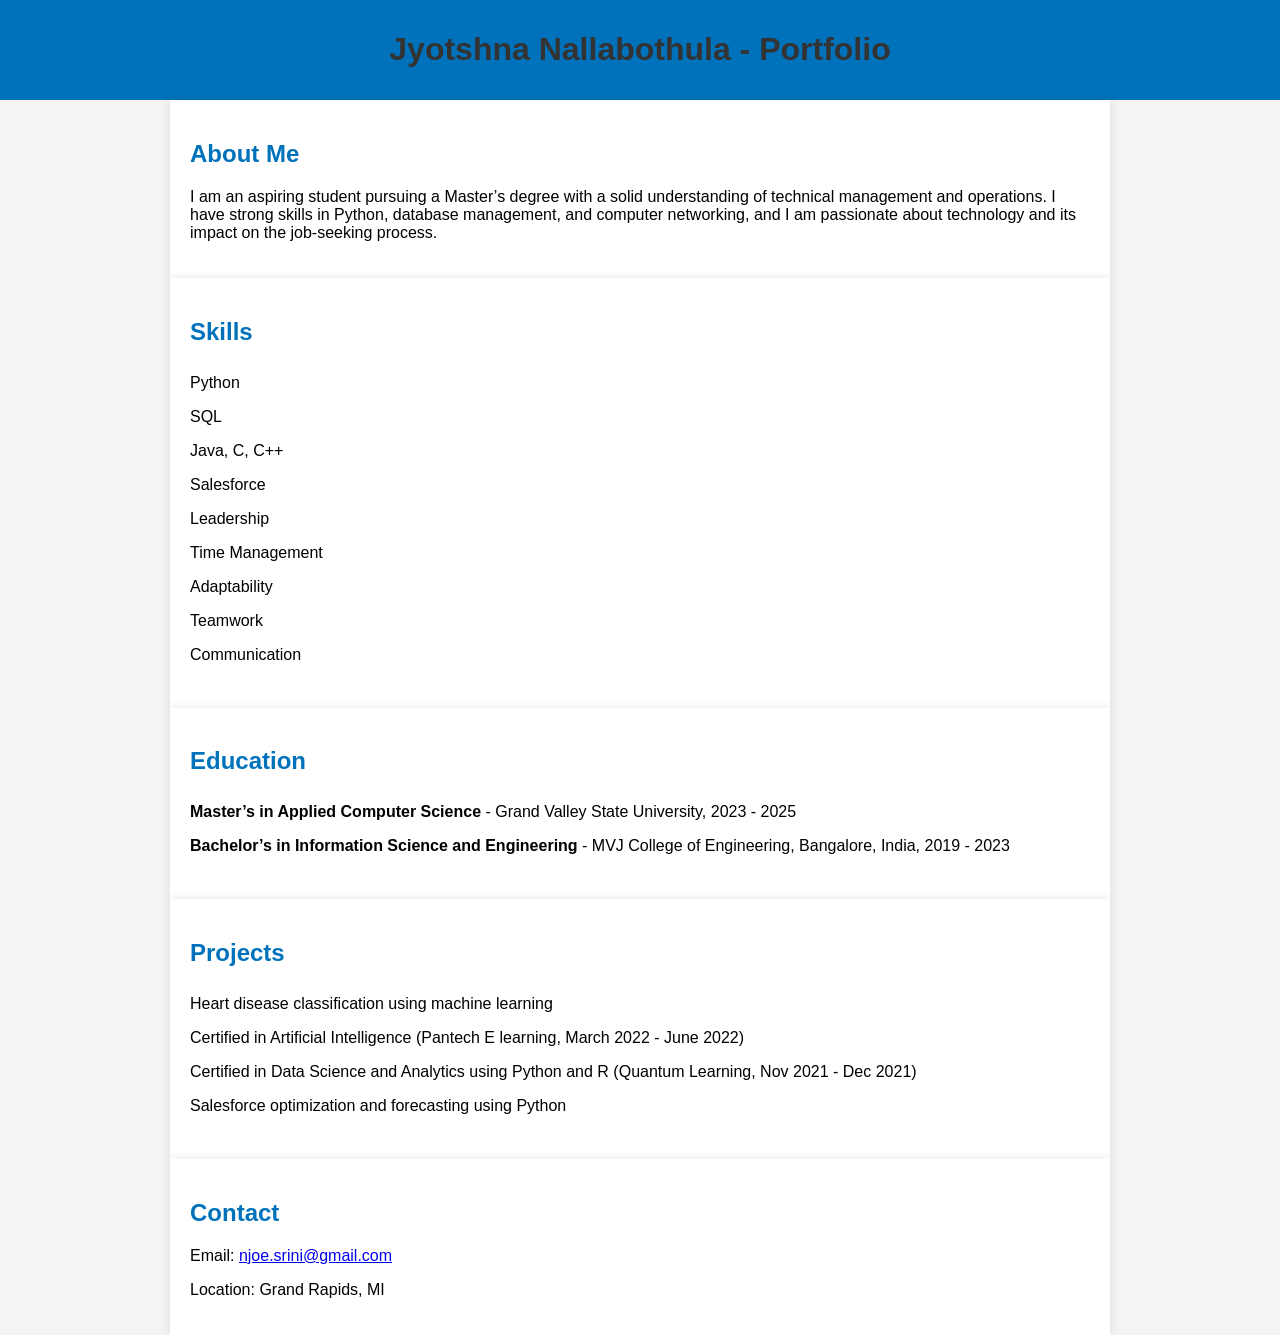
==== index.html @ a37665b5 "Added index.html." ====
<!DOCTYPE html>
<html lang="en">
<head>
    <meta charset="UTF-8">
    <meta name="viewport" content="width=device-width, initial-scale=1.0">
    <title>My Portfolio</title>
    <style>
        body {
            font-family: Arial, sans-serif;
            margin: 0;
            padding: 0;
            background-color: #f4f4f4;
        }
        header {
            background-color: #0072bb;
            color: white;
            padding: 10px 0;
            text-align: center;
        }
        section {
            padding: 20px;
            max-width: 900px;
            margin: auto;
            background-color: white;
            box-shadow: 0 0 10px rgba(0, 0, 0, 0.1);
        }
        h1 {
            color: #333;
        }
        h2 {
            color: #0072bb;
        }
        ul {
            list-style-type: none;
            padding: 0;
        }
        li {
            padding: 8px 0;
        }
    </style>
</head>
<body>

<header>
    <h1>Jyotshna Nallabothula - Portfolio</h1>
</header>

<section>
    <h2>About Me</h2>
    <p>I am an aspiring student pursuing a Master’s degree with a solid understanding of technical management and operations. I have strong skills in Python, database management, and computer networking, and I am passionate about technology and its impact on the job-seeking process.</p>
</section>

<section>
    <h2>Skills</h2>
    <ul>
        <li>Python</li>
        <li>SQL</li>
        <li>Java, C, C++</li>
        <li>Salesforce</li>
        <li>Leadership</li>
        <li>Time Management</li>
        <li>Adaptability</li>
        <li>Teamwork</li>
        <li>Communication</li>
    </ul>
</section>

<section>
    <h2>Education</h2>
    <ul>
        <li><strong>Master’s in Applied Computer Science</strong> - Grand Valley State University, 2023 - 2025</li>
        <li><strong>Bachelor’s in Information Science and Engineering</strong> - MVJ College of Engineering, Bangalore, India, 2019 - 2023</li>
    </ul>
</section>

<section>
    <h2>Projects</h2>
    <ul>
        <li>Heart disease classification using machine learning</li>
        <li>Certified in Artificial Intelligence (Pantech E learning, March 2022 - June 2022)</li>
        <li>Certified in Data Science and Analytics using Python and R (Quantum Learning, Nov 2021 - Dec 2021)</li>
        <li>Salesforce optimization and forecasting using Python</li>
    </ul>
</section>

<section>
    <h2>Contact</h2>
    <p>Email: <a href="mailto:njoe.srini@gmail.com">njoe.srini@gmail.com</a></p>
    <p>Location: Grand Rapids, MI</p>
</section>

</body>
</html>
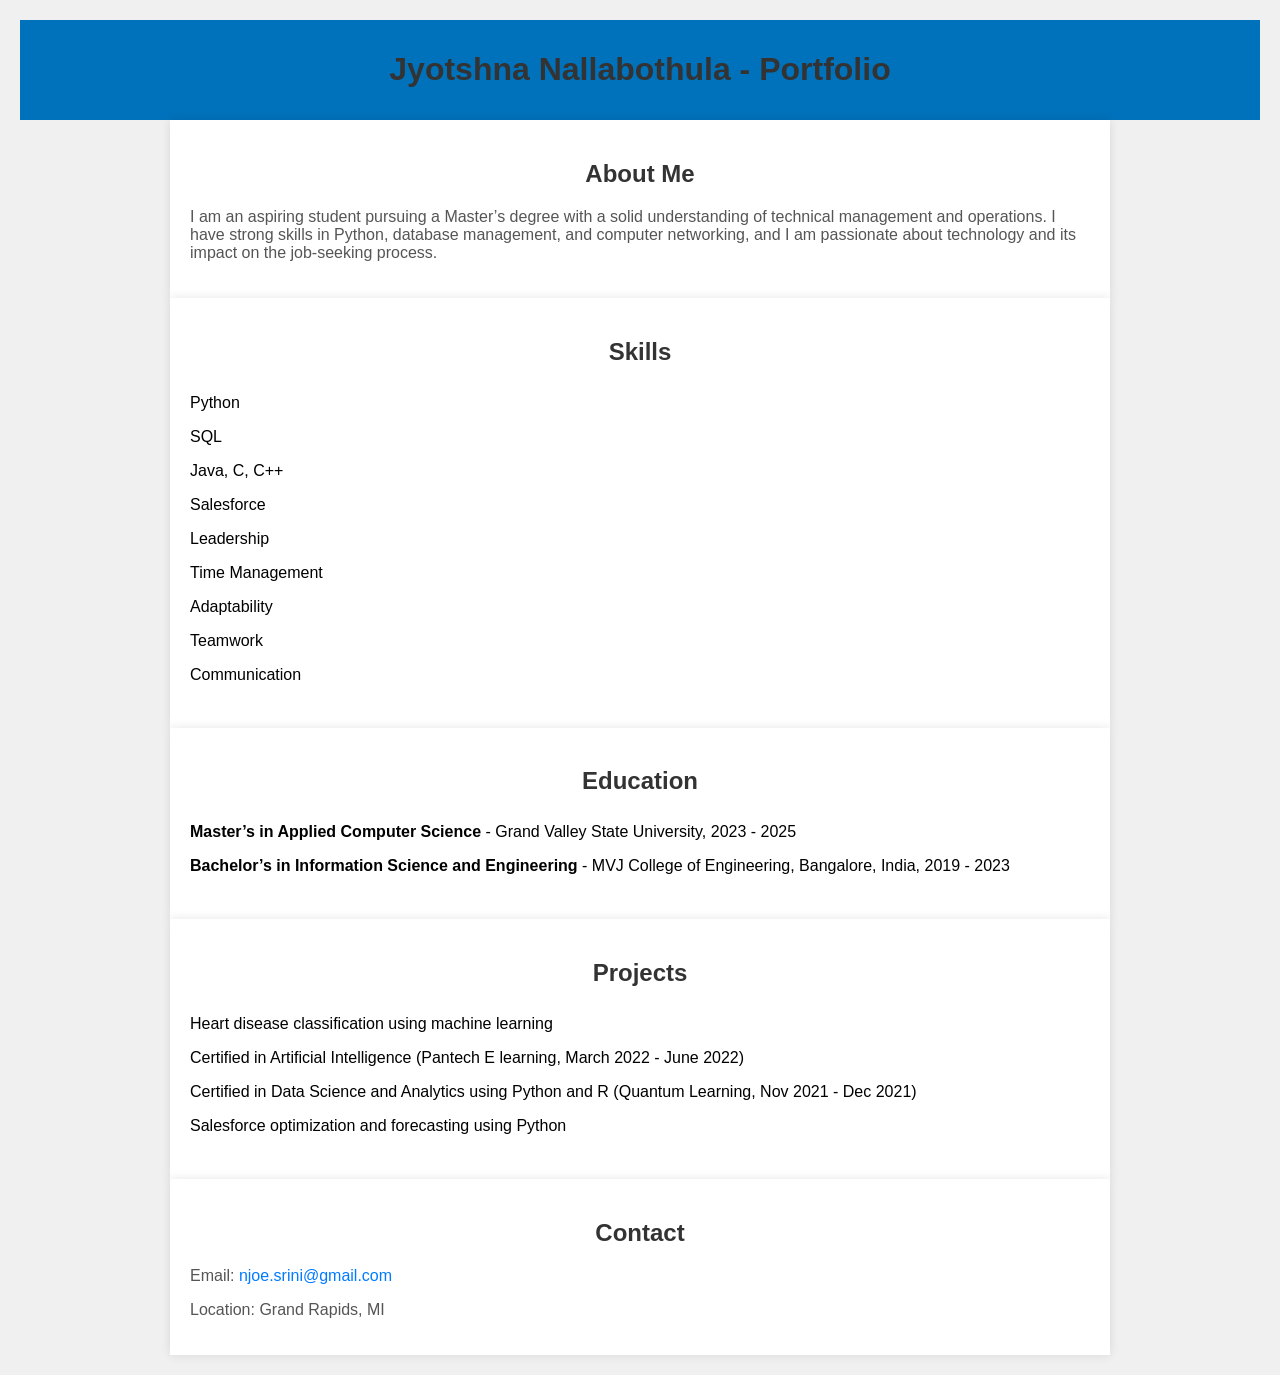
==== commit 59abf0d5: "Update index.html" ====
--- a/index.html
+++ b/index.html
@@ -38,6 +38,8 @@
             padding: 8px 0;
         }
     </style>
+    <link rel="stylesheet" href="styles.css">
+
 </head>
 <body>
 
--- a/styles.css
+++ b/styles.css
@@ -0,0 +1,25 @@
+body {
+    background-color: #f0f0f0; /* Change this color code to your desired background color */
+    font-family: Arial, sans-serif;
+    margin: 0;
+    padding: 20px;
+}
+
+h1, h2 {
+    color: #333;
+    text-align: center;
+}
+
+p {
+    text-align: left;
+    color: #555;
+}
+
+a {
+    color: #007bff;
+    text-decoration: none;
+}
+
+a:hover {
+    text-decoration: underline;
+}
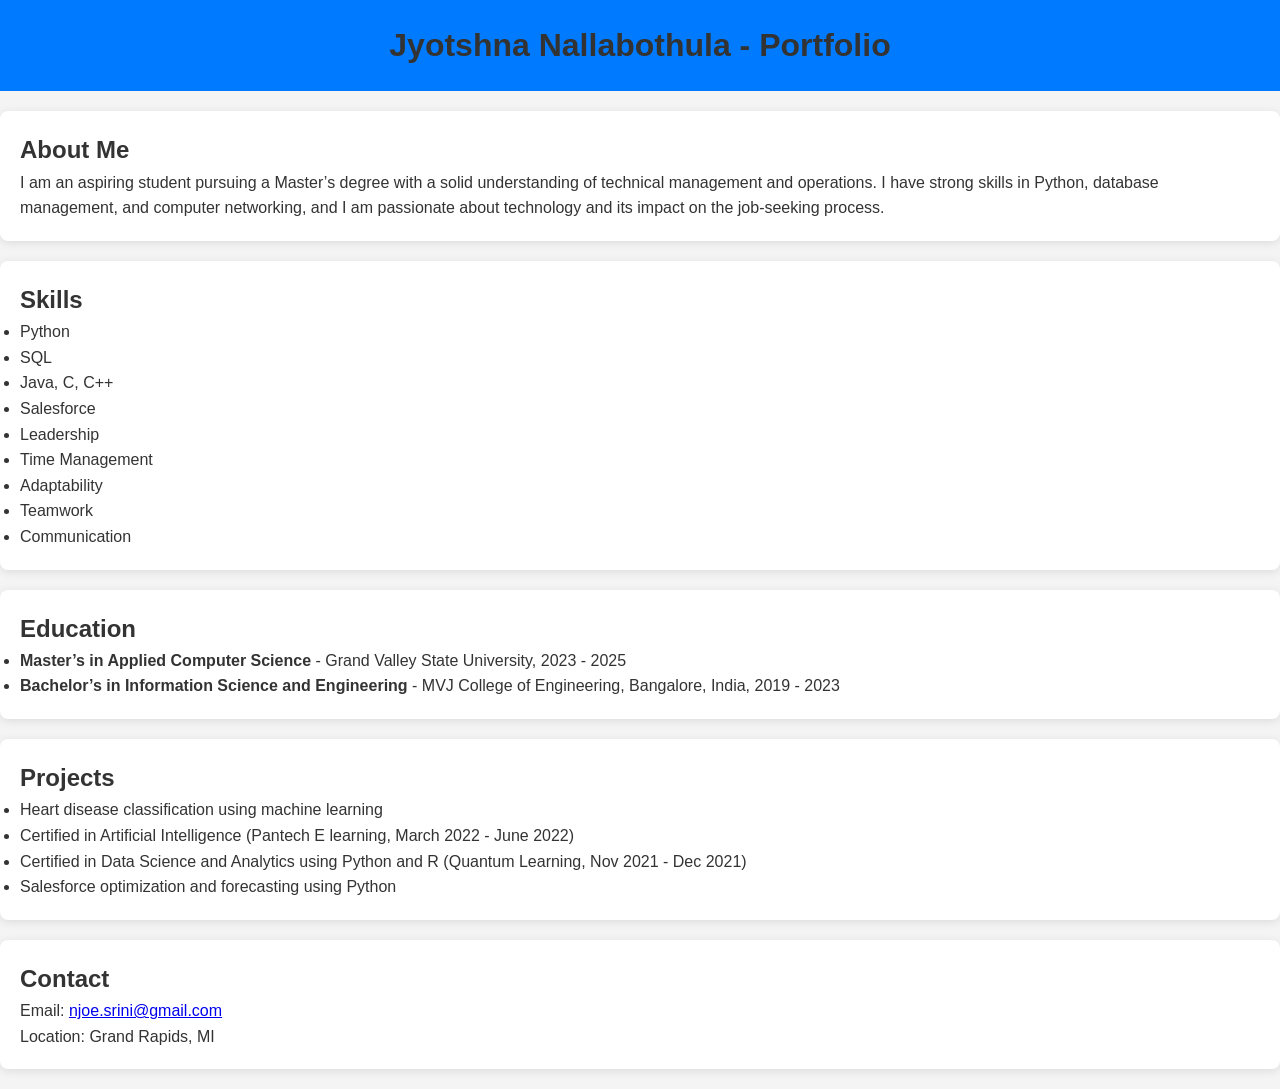
==== commit d0b618bd: "Update index.html" ====
--- a/index.html
+++ b/index.html
@@ -4,42 +4,7 @@
     <meta charset="UTF-8">
     <meta name="viewport" content="width=device-width, initial-scale=1.0">
     <title>My Portfolio</title>
-    <style>
-        body {
-            font-family: Arial, sans-serif;
-            margin: 0;
-            padding: 0;
-            background-color: #f4f4f4;
-        }
-        header {
-            background-color: #0072bb;
-            color: white;
-            padding: 10px 0;
-            text-align: center;
-        }
-        section {
-            padding: 20px;
-            max-width: 900px;
-            margin: auto;
-            background-color: white;
-            box-shadow: 0 0 10px rgba(0, 0, 0, 0.1);
-        }
-        h1 {
-            color: #333;
-        }
-        h2 {
-            color: #0072bb;
-        }
-        ul {
-            list-style-type: none;
-            padding: 0;
-        }
-        li {
-            padding: 8px 0;
-        }
-    </style>
-    <link rel="stylesheet" href="styles.css">
-
+    <link rel="stylesheet" href="styles.css"> <!-- Link to your external CSS file -->
 </head>
 <body>
 
@@ -93,3 +58,4 @@
 
 </body>
 </html>
+
--- a/styles.css
+++ b/styles.css
@@ -1,25 +1,55 @@
+/* styles.css */
+
+/* Basic Reset */
+* {
+    box-sizing: border-box;
+    margin: 0;
+    padding: 0;
+}
+
 body {
-    background-color: #f0f0f0; /* Change this color code to your desired background color */
-    font-family: Arial, sans-serif;
-    margin: 0;
-    padding: 20px;
+    background-color: #f4f4f4; /* Light gray background */
+    font-family: Arial, sans-serif; /* Consistent font */
+    color: #333; /* Dark gray text color */
+    line-height: 1.6; /* Improve readability */
+}
+
+header {
+    background-color: #007BFF; /* Dark blue header */
+    color: white; /* White text */
+    padding: 20px; /* Padding for the header */
+    text-align: center; /* Center the header text */
 }
 
 h1, h2 {
-    color: #333;
-    text-align: center;
+    color: #333; /* Dark text color for headings */
 }
 
-p {
-    text-align: left;
-    color: #555;
+section {
+    background-color: white; /* White background for content sections */
+    margin: 20px auto; /* Center sections */
+    padding: 20px; /* Padding inside sections */
+    border-radius: 8px; /* Rounded corners */
+    box-shadow: 0 2px 10px rgba(0, 0, 0, 0.1); /* Soft shadow */
 }
 
-a {
-    color: #007bff;
-    text-decoration: none;
+footer {
+    text-align: center; /* Center footer text */
+    padding: 10px 0; /* Padding for footer */
+    background-color: #007BFF; /* Same color as header */
+    color: white; /* White text */
+    position: relative; /* Position for footer */
+    bottom: 0; /* Stick to bottom */
+    width: 100%; /* Full width */
 }
 
-a:hover {
-    text-decoration: underline;
+/* Add responsive styles */
+@media (max-width: 600px) {
+    body {
+        padding: 10px; /* Reduce padding on small screens */
+    }
+
+    section {
+        margin: 10px; /* Reduce margin on small screens */
+    }
 }
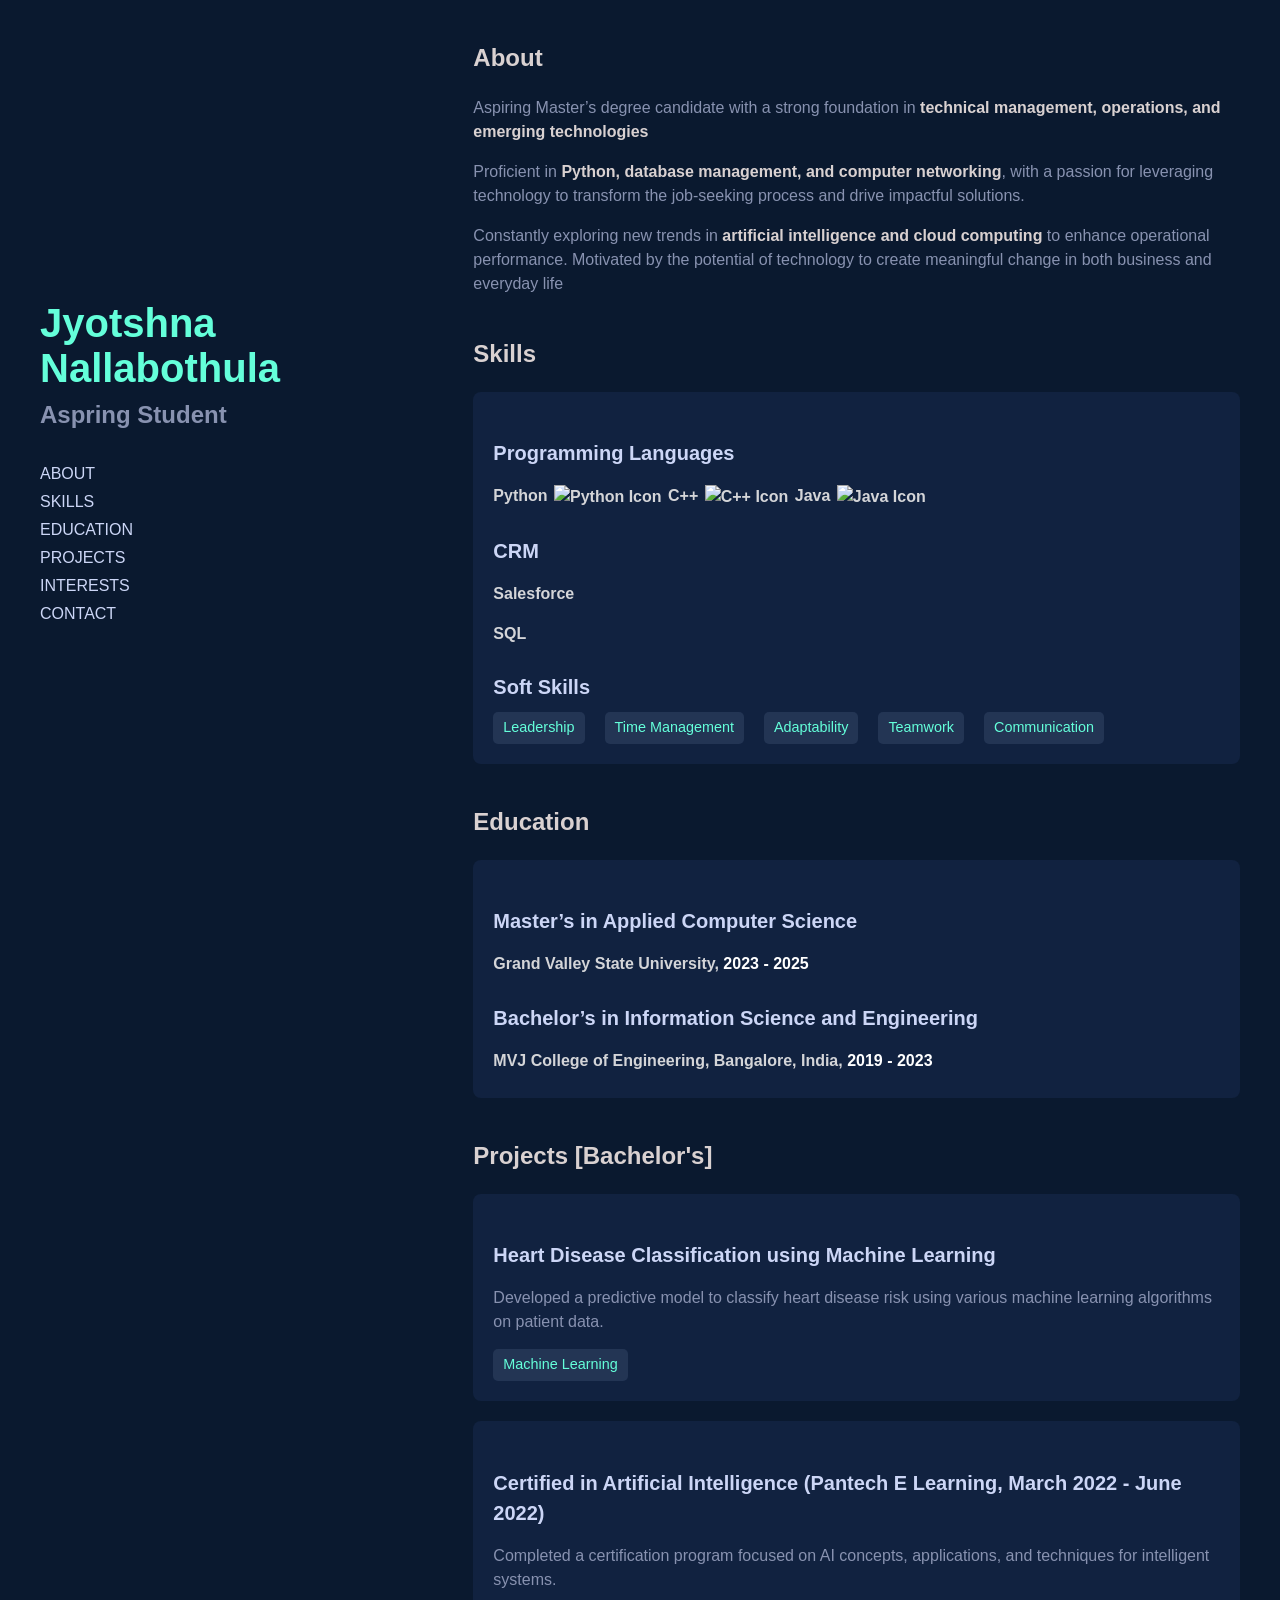
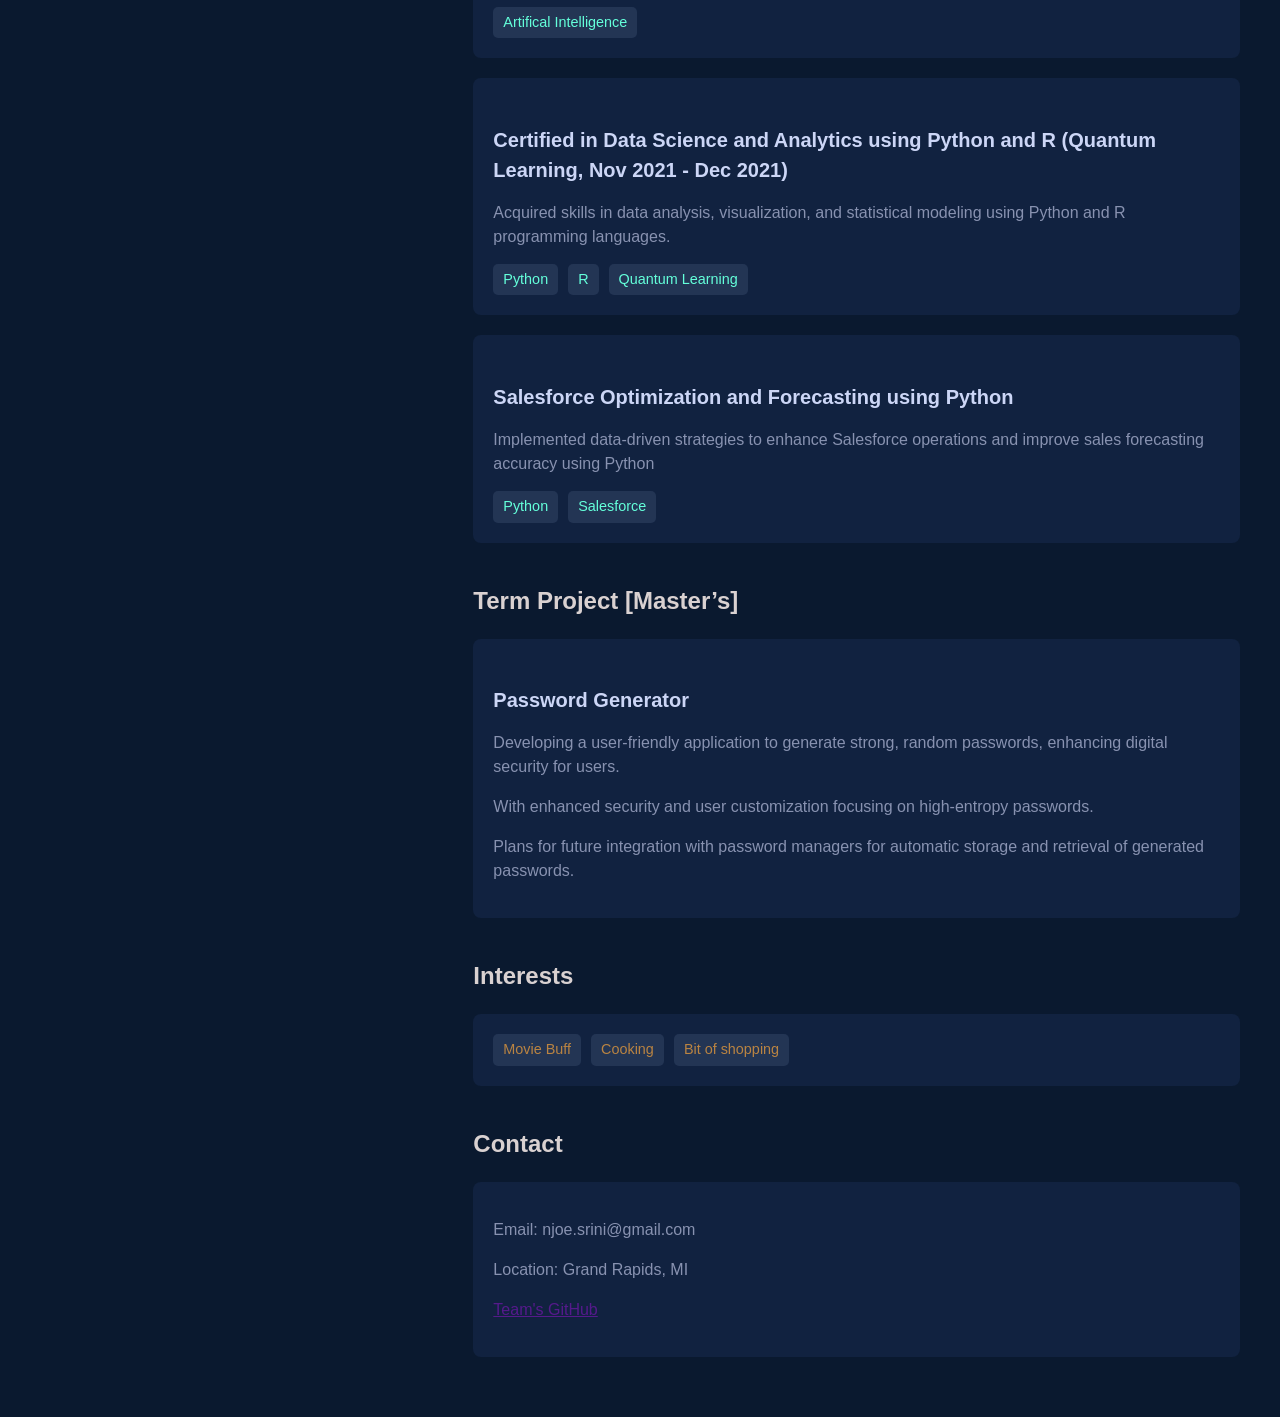
==== commit 670b1d14: "Updating index.html" ====
--- a/index.html
+++ b/index.html
@@ -1,61 +1,368 @@
 <!DOCTYPE html>
 <html lang="en">
+
 <head>
-    <meta charset="UTF-8">
-    <meta name="viewport" content="width=device-width, initial-scale=1.0">
-    <title>My Portfolio</title>
-    <link rel="stylesheet" href="styles.css"> <!-- Link to your external CSS file -->
+  <meta charset="UTF-8">
+  <meta name="viewport" content="width=device-width, initial-scale=1.0">
+  <title>Portfolio</title>
+  <link rel="preconnect" href="https://rsms.me/">
+  <link rel="stylesheet" href="https://rsms.me/inter/inter.css">
+  <style>
+    body {
+      margin: 0;
+      padding: 0;
+      font-family: 'Inter', sans-serif;
+      background-color: #0a192f;
+      color: #ccd6f6;
+      display: flex;
+      justify-content: center;
+      align-items: flex-start;
+      height: 100vh;
+      overflow-y: auto;
+    }
+
+    .container {
+      display: flex;
+      max-width: 1200px;
+      width: 100%;
+      padding: 20px;
+      gap: 50px;
+    }
+
+    .left-section {
+      flex: 1;
+      position: sticky;
+      top: 0;
+      align-self: flex-start;
+      height: 100vh;
+      display: flex;
+      flex-direction: column;
+      justify-content: center;
+    }
+
+    .left-section h1 {
+      font-size: 2.5rem;
+      color: #64ffda;
+      margin: 0;
+    }
+
+    .left-section h2 {
+      font-size: 1.5rem;
+      color: #8892b0;
+      margin-top: 10px;
+    }
+
+    .left-section p {
+      margin: 20px 0;
+      font-size: 1rem;
+      color: #8892b0;
+    }
+
+    .left-section nav ul {
+      list-style: none;
+      padding: 0;
+    }
+
+    .left-section nav ul li {
+      margin-bottom: 10px;
+    }
+
+    .left-section nav ul li a {
+      color: #ccd6f6;
+      text-decoration: none;
+      font-size: 1rem;
+      transition: color 0.3s;
+    }
+
+    .left-section nav ul li a:hover {
+      color: #64ffda;
+    }
+
+    .right-section {
+      flex: 2;
+      font-size: 1rem;
+      line-height: 1.5;
+      color: #8892b0;
+      overflow-y: auto;
+    }
+
+    .right-section section {
+      margin-bottom: 40px;
+    }
+
+    .right-section .experience-item {
+      background-color: #112240;
+      padding: 20px;
+      border-radius: 8px;
+      margin-bottom: 20px;
+    }
+
+    .right-section .experience-item h3 {
+      color: #d4d5d8;
+      font-size: 1rem;
+      margin-bottom: 5px;
+    }
+
+    .right-section .experience-item h4 {
+      font-size: 1.25rem;
+      margin-bottom: 10px;
+      color: #ccd6f6;
+      display: flex;
+      align-items: center;
+      justify-content: space-between;
+    }
+
+    .right-section .experience-item p {
+      margin-bottom: 15px;
+    }
+
+
+    .right-section .education-item {
+      background-color: #112240;
+      padding: 20px;
+      border-radius: 8px;
+      margin-bottom: 20px;
+    }
+
+    .right-section .education-item h3 {
+      color: #d4d5d8;
+      font-size: 1rem;
+      margin-bottom: 5px;
+    }
+
+    .right-section .education-item h4 {
+      font-size: 1.25rem;
+      margin-bottom: 10px;
+      color: #ccd6f6;
+      display: flex;
+      align-items: center;
+      justify-content: space-between;
+    }
+
+    .right-section .education-item p {
+      margin-bottom: 15px;
+    }
+
+    .right-section .skills {
+      display: flex;
+      gap: 10px;
+      flex-wrap: wrap;
+    }
+
+    .right-section .skills span {
+      background-color: #233554;
+      padding: 5px 10px;
+      border-radius: 5px;
+      color: #64ffda;
+      font-size: 0.9rem;
+    }
+
+    .right-section .interest {
+      display: flex;
+      gap: 10px;
+      flex-wrap: wrap;
+    }
+
+    .right-section .interest span {
+      background-color: #233554;
+      padding: 5px 10px;
+      border-radius: 5px;
+      color: #ba8442;
+      font-size: 0.9rem;
+    }
+
+
+    .external-link {
+      color: #64ffda;
+      text-decoration: none;
+      font-size: 1.5rem;
+    }
+
+    .external-link:hover {
+      color: #ccd6f6;
+    }
+
+    /* Media Queries for Mobile Devices */
+    @media (max-width: 768px) {
+      .container {
+        flex-direction: column;
+      }
+
+      .left-section,
+      .right-section {
+        flex: none;
+        width: 100%;
+        height: auto;
+      }
+
+      .left-section {
+        position: static;
+        /* Remove sticky behavior on mobile */
+        margin-bottom: 20px;
+        /* Space between sections */
+      }
+    }
+  </style>
+
 </head>
+
 <body>
-
-<header>
-    <h1>Jyotshna Nallabothula - Portfolio</h1>
-</header>
-
-<section>
-    <h2>About Me</h2>
-    <p>I am an aspiring student pursuing a Master’s degree with a solid understanding of technical management and operations. I have strong skills in Python, database management, and computer networking, and I am passionate about technology and its impact on the job-seeking process.</p>
-</section>
-
-<section>
-    <h2>Skills</h2>
-    <ul>
-        <li>Python</li>
-        <li>SQL</li>
-        <li>Java, C, C++</li>
-        <li>Salesforce</li>
-        <li>Leadership</li>
-        <li>Time Management</li>
-        <li>Adaptability</li>
-        <li>Teamwork</li>
-        <li>Communication</li>
-    </ul>
-</section>
-
-<section>
-    <h2>Education</h2>
-    <ul>
-        <li><strong>Master’s in Applied Computer Science</strong> - Grand Valley State University, 2023 - 2025</li>
-        <li><strong>Bachelor’s in Information Science and Engineering</strong> - MVJ College of Engineering, Bangalore, India, 2019 - 2023</li>
-    </ul>
-</section>
-
-<section>
-    <h2>Projects</h2>
-    <ul>
-        <li>Heart disease classification using machine learning</li>
-        <li>Certified in Artificial Intelligence (Pantech E learning, March 2022 - June 2022)</li>
-        <li>Certified in Data Science and Analytics using Python and R (Quantum Learning, Nov 2021 - Dec 2021)</li>
-        <li>Salesforce optimization and forecasting using Python</li>
-    </ul>
-</section>
-
-<section>
-    <h2>Contact</h2>
-    <p>Email: <a href="mailto:njoe.srini@gmail.com">njoe.srini@gmail.com</a></p>
-    <p>Location: Grand Rapids, MI</p>
-</section>
-
+  <div class="container">
+    <div class="left-section">
+      <h1>Jyotshna Nallabothula</h1>
+      <h2>Aspring Student</h2>
+      <nav>
+        <ul>
+          <li><a href="#about">ABOUT</a></li>
+          <li><a href="#experience">SKILLS</a></li>
+          <li><a href="#education">EDUCATION</a></li>
+          <li><a href="#projects">PROJECTS</a></li>
+          <li><a href="#interests">INTERESTS</a></li>
+          <li><a href="#contact">CONTACT</a></li>
+        </ul>
+      </nav>
+    </div>
+    <div class="right-section">
+      <section id="about">
+        <h2 style="color: rgb(217, 209, 209);">About</h2>
+        <p>
+          Aspiring Master’s degree candidate with a strong foundation in<strong style="color: rgb(217, 209, 209);">
+            technical management, operations, and emerging technologies</strong>
+        </p>
+        <p>
+          Proficient in <strong style="color: rgb(217, 209, 209);">Python, database management, and computer
+            networking</strong>, with a passion for leveraging technology to transform the job-seeking process and drive
+          impactful solutions.
+        </p>
+        <p>
+          Constantly exploring new trends in <strong style="color: rgb(217, 209, 209);">artificial intelligence and
+            cloud computing</strong> to enhance operational performance.
+          Motivated by the potential of technology to create meaningful change in both business and everyday life
+        </p>
+      </section>
+
+      <section id="experience">
+        <h2 style="color: rgb(217, 209, 209);">Skills</h2>
+        <div class="experience-item">
+          <h4>
+            Programming Languages
+          </h4>
+          <h3>
+            Python
+            <img src="https://skillicons.dev/icons?i=python" alt="Python Icon"
+              style="vertical-align: middle; width: 20px; height: 20px; margin-left: 2px; margin-right: 2px;">
+            C++
+            <img src="https://skillicons.dev/icons?i=cpp" alt="C++ Icon"
+              style="vertical-align: middle; width: 20px; height: 20px; margin-left: 2px; margin-right: 2px;">
+            Java
+            <img src="https://skillicons.dev/icons?i=java" alt="Java Icon"
+              style="vertical-align: middle; width: 20px; height: 20px; margin-left: 2px; margin-right: 2px;">
+          </h3>
+          <h4>
+            CRM
+          </h4>
+          <h3>Salesforce</h3>
+          <h3>SQL</h3>
+          <h4>
+            Soft Skills
+          </h4>
+          <div class="skills">
+            <span>Leadership</span><br>
+            <span>Time Management</span><br>
+            <span>Adaptability</span><br>
+            <span>Teamwork</span><br>
+            <span>Communication</span>
+          </div>
+        </div>
+      </section>
+
+      <section id="education">
+        <h2 style="color: rgb(217, 209, 209);">Education</h2>
+        <div class="education-item">
+          <h4>
+            Master’s in Applied Computer Science
+          </h4>
+          <h3>
+            Grand Valley State University, <strong style="color: rgb(255, 255, 255);">2023 - 2025</strong>
+          </h3>
+          <h4>
+            Bachelor’s in Information Science and Engineering
+          </h4>
+          <h3>MVJ College of Engineering, Bangalore, India, <strong style="color: rgb(255, 255, 255);">2019 -
+              2023</strong></h3>
+        </div>
+      </section>
+      <section id="projects">
+        <h2 style="color: rgb(217, 209, 209);">Projects [Bachelor's]</h2>
+
+        <div class="experience-item">
+          <h4>Heart Disease Classification using Machine Learning</h4>
+          <p>Developed a predictive model to classify heart disease risk using various machine learning algorithms on
+            patient data.</p>
+          <div class="skills">
+            <span>Machine Learning</span>
+          </div>
+        </div>
+        <div class="experience-item">
+          <h4>Certified in Artificial Intelligence (Pantech E Learning, March 2022 - June 2022)</h4>
+          <p>Completed a certification program focused on AI concepts, applications, and techniques for intelligent
+            systems.</p>
+          <div class="skills">
+            <span>Artifical Intelligence</span>
+          </div>
+        </div>
+        <div class="experience-item">
+          <h4>Certified in Data Science and Analytics using Python and R (Quantum Learning, Nov 2021 - Dec 2021)</h4>
+          <p> Acquired skills in data analysis, visualization, and statistical modeling using Python and R programming
+            languages.</p>
+          <div class="skills">
+            <span>Python</span> <span>R</span> <span>Quantum Learning</span>
+          </div>
+        </div>
+        <div class="experience-item">
+          <h4>Salesforce Optimization and Forecasting using Python</h4>
+          <p> Implemented data-driven strategies to enhance Salesforce operations and improve sales forecasting accuracy
+            using Python</p>
+          <div class="skills">
+            <span>Python</span> <span>Salesforce</span>
+          </div>
+        </div>
+      </section>
+      <section id="projects">
+        <h2 style="color: rgb(217, 209, 209);">Term Project [Master’s]</h2>
+        <div class="experience-item">
+          <h4>Password Generator</h4>
+          <p>Developing a user-friendly application to generate strong, random passwords, enhancing digital security for
+            users.</p>
+          <p>With enhanced security and user customization focusing on high-entropy passwords.</p>
+          <p>Plans for future integration with password managers for automatic storage and retrieval of generated
+            passwords.</p>
+        </div>
+      </section>
+
+      <section id="interests">
+        <h2 style="color: rgb(217, 209, 209);">Interests</h2>
+        <div class="experience-item">
+          <div class="interest">
+            <span>Movie Buff</span> <span>Cooking</span> <span>Bit of shopping</span>
+          </div>
+        </div>
+      </section>
+
+      <section id="contact">
+        <h2 style="color: rgb(217, 209, 209);">Contact</h2>
+        <div class="experience-item">
+          <p>
+            Email: njoe.srini@gmail.com
+          </p>
+          <p>
+            Location: Grand Rapids, MI
+          </p>
+          <p><a href="">Team's GitHub</a></p>
+        </div>
+      </section>
+    </div>
+  </div>
 </body>
+
 </html>
-
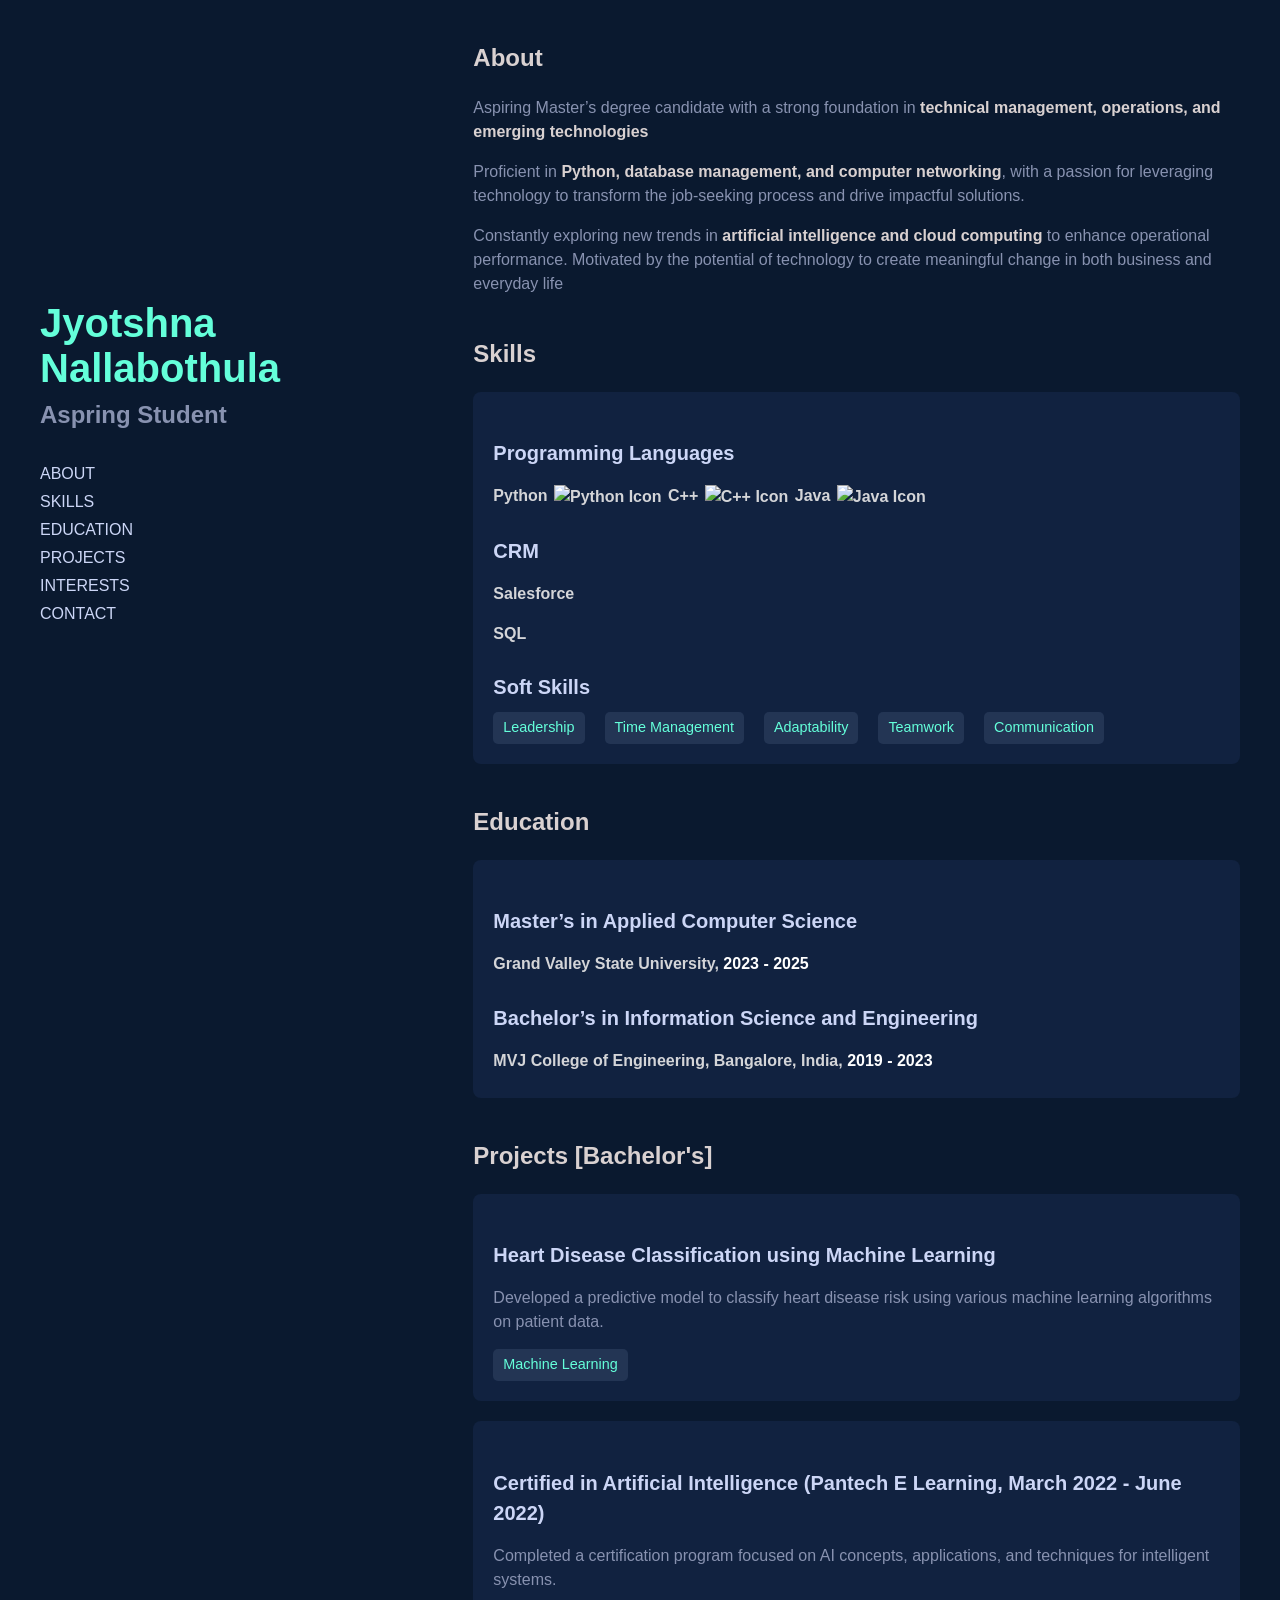
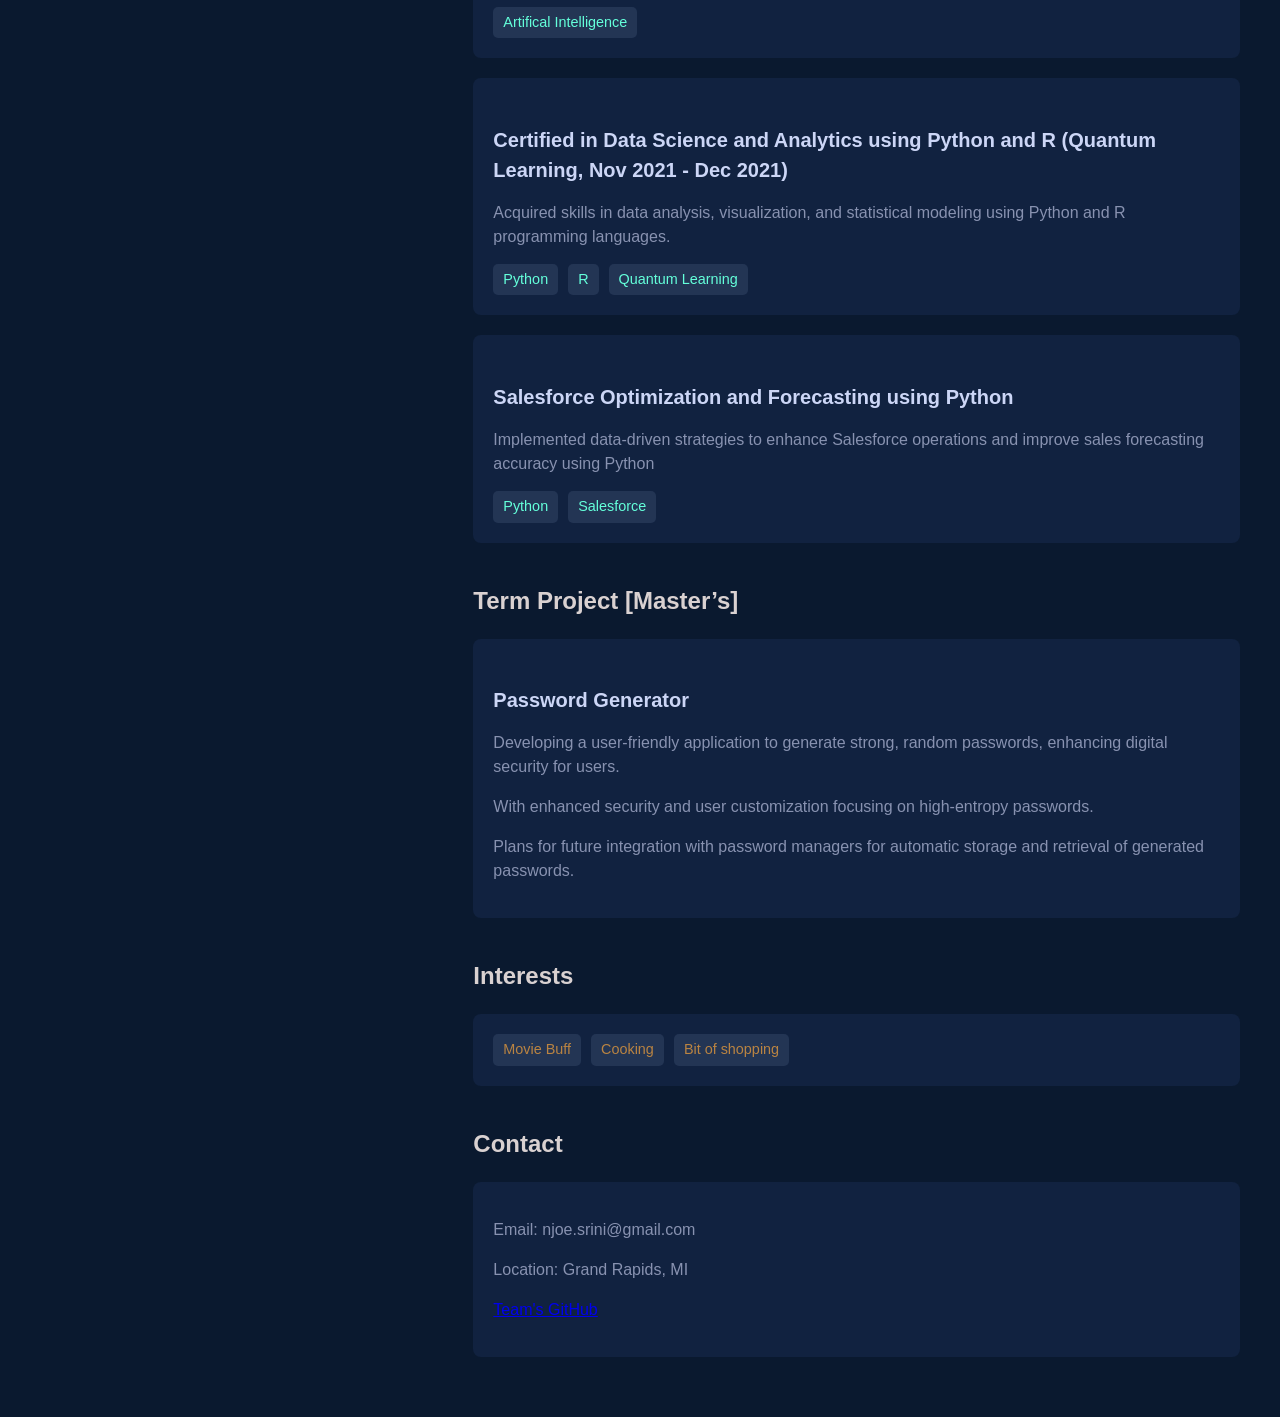
==== commit 8a60176c: "adding team's github link" ====
--- a/index.html
+++ b/index.html
@@ -358,7 +358,7 @@
           <p>
             Location: Grand Rapids, MI
           </p>
-          <p><a href="">Team's GitHub</a></p>
+          <p><a href="https://jyotshnanaidu.github.io/GVSU-CIS-641-JYO/">Team's GitHub</a></p>
         </div>
       </section>
     </div>
